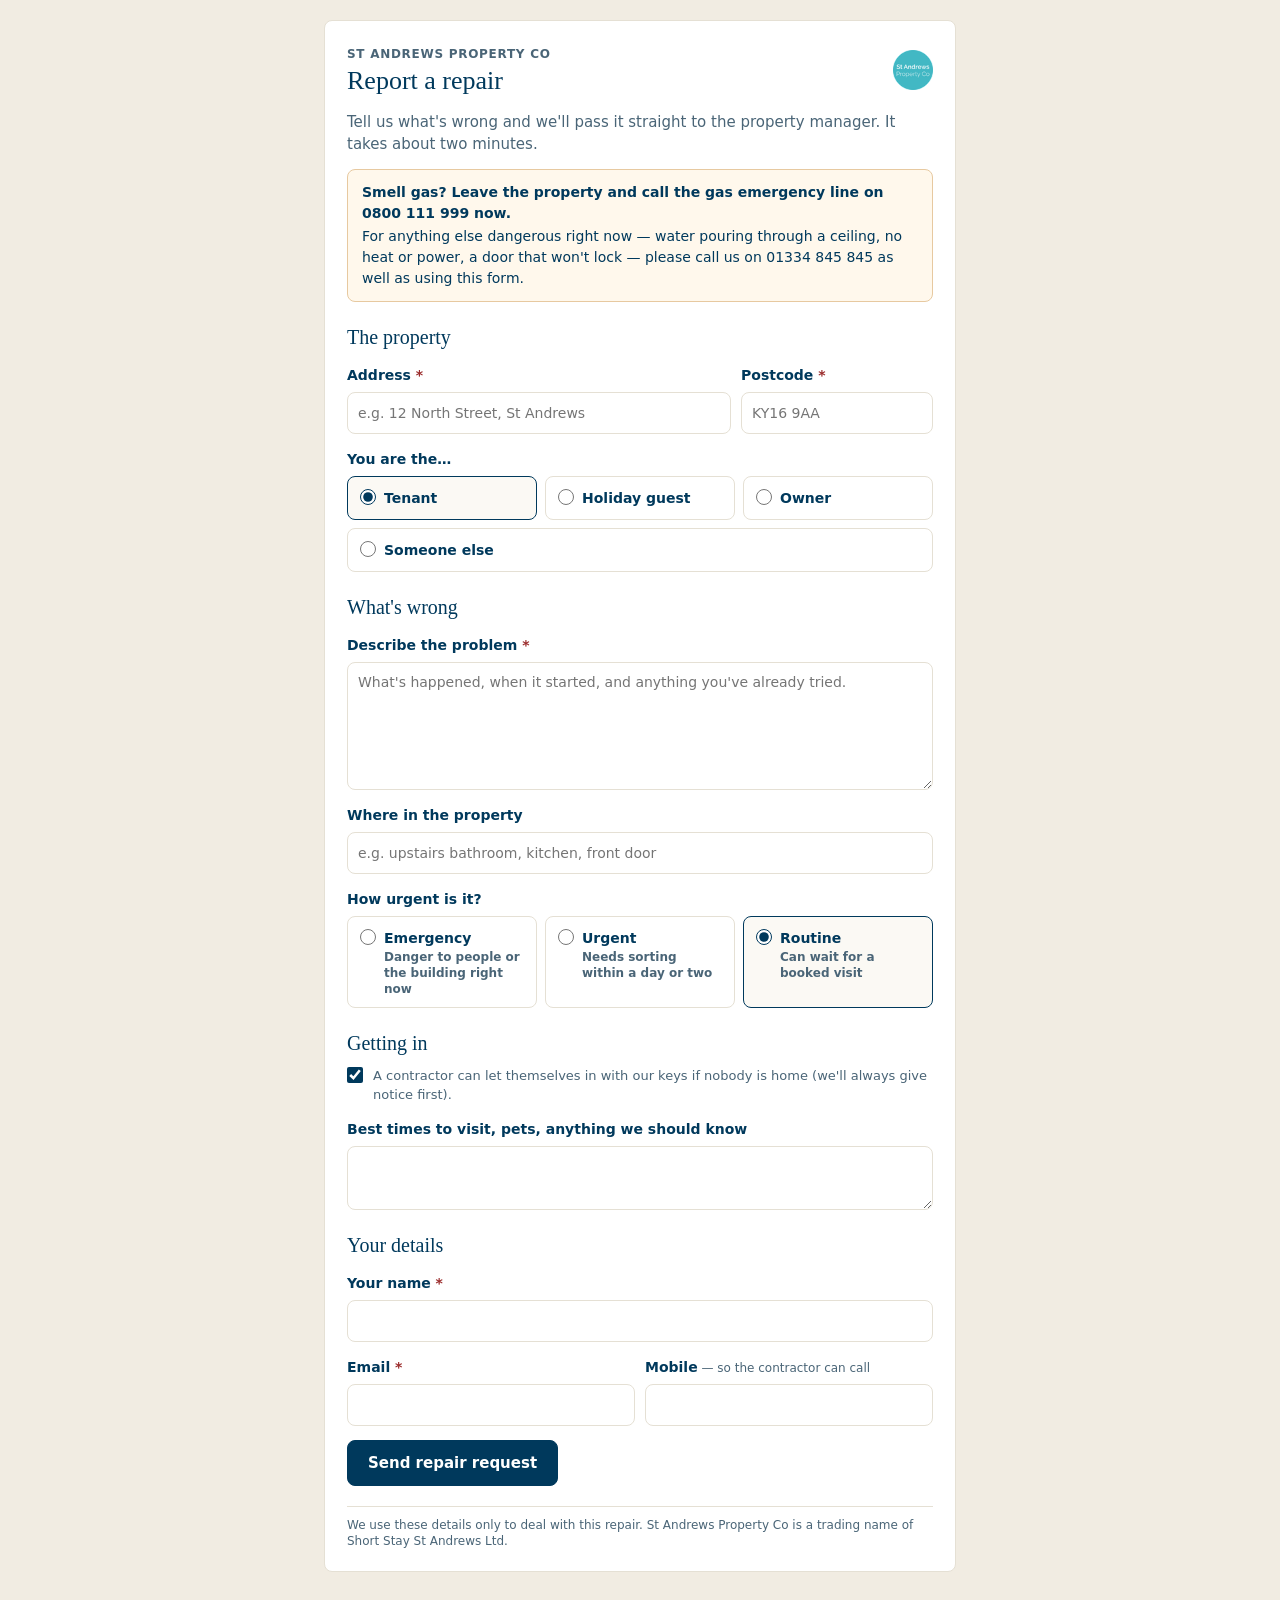
==== repair/index.html @ 8e49a369 "Repair form: tenants, guests and owners report a repair straight into the Suite's Maintenance board " ====
<!doctype html>
<html lang="en-GB">
<head>
<meta charset="utf-8">
<meta name="viewport" content="width=device-width, initial-scale=1">
<meta name="robots" content="noindex, nofollow">
<meta name="referrer" content="no-referrer">
<meta http-equiv="Content-Security-Policy" content="default-src 'self'; script-src 'self'; style-src 'self'; img-src 'self' data:; connect-src https://hooks.zapier.com; form-action 'none'; base-uri 'none'">
<title>Report a repair</title>
<link rel="stylesheet" href="../app.css">
<link rel="stylesheet" href="repair.css">
</head>
<body>
<main id="app" class="wrap" aria-live="polite">
  <div class="card"><p class="muted">Loading the repair form…</p></div>
  <noscript><div class="card"><p>This form needs JavaScript switched on. Please email lettings@standrewsproperty.co.uk or call us on 01334 845 845 to report a repair.</p></div></noscript>
</main>
<script src="repair.js"></script>
</body>
</html>
---- app.css ----
:root{--navy:#00395C;--ink:#00395C;--muted:#4A6577;--line:#E5E0D4;--line2:#EFEAE0;--bg:#F1ECE2;--soft:#FBF9F4;--gold:#C9A227;--ph:#E3DDD0}
*{box-sizing:border-box}
html,body{margin:0}
body{background:var(--bg);color:var(--ink);font:15px/22px system-ui,-apple-system,"Segoe UI",Arial,sans-serif;-webkit-text-size-adjust:100%}
a{color:var(--navy)}a:hover{color:#002438}
.wrap{max-width:660px;margin:0 auto;padding:20px 14px 40px}
.card{background:#fff;border:1px solid var(--line);border-radius:8px;padding:22px 22px;display:flex;flex-direction:column;gap:14px}
.top{display:flex;align-items:center;gap:12px;justify-content:space-between}
.top img{height:40px;width:auto}
.eyebrow{font-size:12px;color:var(--muted);letter-spacing:.06em;text-transform:uppercase;font-weight:700}
h1,h2{font-family:Georgia,"Times New Roman",serif;font-weight:400;margin:0}
h1{font-size:26px;line-height:32px}
h2{font-size:20px;line-height:26px;margin-top:8px}
p{margin:0}
.muted{color:var(--muted)}.small{font-size:13px;line-height:19px}.xs{font-size:12px;line-height:16px}
.list{display:flex;flex-direction:column;border:1px solid var(--line);border-radius:8px}
.row{display:flex;gap:12px;align-items:flex-start;padding:12px 14px;cursor:pointer}
.list>.row+.row,.list>.qrow+.qrow{border-top:1px solid var(--line2)}
.row input[type=checkbox]{width:20px;height:20px;margin:2px 0 0;accent-color:var(--navy);flex:none}
.row .txt{flex:1;min-width:0}
.row .why{display:block;font-size:13px;line-height:19px;color:var(--muted)}
.row .amt{font-weight:600;white-space:nowrap}
.row .tag{font-size:13px;color:var(--muted);white-space:nowrap}
.auto{display:flex;gap:10px;align-items:flex-start;font-size:13px;line-height:19px;color:var(--muted);cursor:pointer;margin-top:-4px}
.auto input{width:16px;height:16px;margin:1px 0 0;accent-color:var(--navy);flex:none}
.qrow{display:flex;flex-direction:column;gap:8px;padding:12px 14px}
.qrow .row{padding:0}
.ev{display:flex;gap:8px;align-items:flex-start;margin-left:32px;flex-wrap:wrap}
.ev blockquote{flex:1 1 220px;margin:0;padding:6px 10px;border-radius:6px;background:var(--soft);border:1px solid var(--line2);font-size:12px;line-height:17px;color:var(--muted)}
.ev blockquote q{font-style:italic;color:var(--ink)}
.ev a,.qrow>a{margin-left:32px;font-size:12px;line-height:16px}
.ev a{margin-left:0}
.tot{background:var(--soft);border:1px solid var(--line);border-radius:8px;padding:14px 16px;display:flex;flex-direction:column;gap:6px;font-size:14px}
.tot div{display:flex;justify-content:space-between;gap:10px}
.tot .grand{border-top:1px solid var(--line);padding-top:6px;font-size:16px;font-weight:700}
.pay{display:flex;flex-direction:column;gap:8px}
.opt{display:flex;gap:10px;align-items:flex-start;padding:12px 14px;border:1px solid var(--line);border-radius:8px;cursor:pointer}
.opt.on{border-color:var(--navy)}
.opt .why{display:block;font-size:13px;line-height:19px;color:var(--muted)}
.indent{margin-left:32px}
.opt input{width:18px;height:18px;margin:2px 0 0;accent-color:var(--navy);flex:none}
.note{padding:12px 14px;border:1px solid var(--line);border-radius:8px;font-size:14px;line-height:21px}
.btns{display:flex;gap:8px;align-items:stretch;width:100%}
.btn{font:inherit;flex:1 1 0;min-width:0;font-weight:600;font-size:13px;line-height:18px;padding:11px 10px;border-radius:8px;border:1px solid #DDD6C8;background:#fff;color:var(--navy);cursor:pointer;text-align:center;text-decoration:none;display:inline-flex;align-items:center;justify-content:center;gap:6px}
.btn.primary{background:var(--navy);border-color:var(--navy);color:#fff}
.btn.report{flex:none;align-self:flex-start;font-size:15px;line-height:20px;padding:12px 20px}
.btn[disabled]{opacity:.6;cursor:default}
.btn svg{flex:none}
.err{color:#9b2c2c;font-size:13px}
.legal{margin-top:6px;border-top:1px solid var(--line);padding-top:10px;font-size:12px;line-height:16px;color:var(--muted)}
.done{display:flex;flex-direction:column;gap:12px}
.spin{width:44px;height:44px;border-radius:50%;border:4px solid var(--line);border-top-color:var(--navy);animation:sp 0.9s linear infinite}@keyframes sp{to{transform:rotate(360deg)}}
.tick{width:44px;height:44px;border-radius:50%;background:var(--navy);display:flex;align-items:center;justify-content:center}
textarea{font:inherit;font-size:14px;width:100%;min-height:64px;padding:8px 10px;border:1px solid var(--line);border-radius:8px;color:var(--ink);resize:vertical}
@media (max-width:520px){.btn.report{align-self:stretch;font-size:15px;padding:12px 16px}.card{padding:18px 14px}h1{font-size:22px;line-height:28px}.btn{font-size:12px;line-height:16px;padding:10px 6px}.btn svg{display:none}}
---- repair/repair.css ----
.fld{display:flex;flex-direction:column;gap:6px}
.fld label,.lbl{font-weight:600;font-size:14px}
.fld .hint{font-size:12px;line-height:16px;color:var(--muted);font-weight:400}
.fld input[type=text],.fld input[type=email],.fld input[type=tel],.fld select{font:inherit;font-size:14px;width:100%;padding:9px 10px;border:1px solid var(--line);border-radius:8px;color:var(--ink);background:#fff}
.fld input:focus,.fld select:focus,textarea:focus{outline:2px solid var(--navy);outline-offset:1px}
.two{display:grid;grid-template-columns:2fr 1fr;gap:10px}
.pair{display:grid;grid-template-columns:1fr 1fr;gap:10px}
.chips{display:flex;flex-wrap:wrap;gap:8px}
.chip{display:flex;gap:8px;align-items:flex-start;padding:10px 12px;border:1px solid var(--line);border-radius:8px;cursor:pointer;flex:1 1 160px}
.chip.on{border-color:var(--navy);background:var(--soft)}
.chip input{width:16px;height:16px;margin:2px 0 0;accent-color:var(--navy);flex:none}
.chip .why{display:block;font-size:12px;line-height:16px;color:var(--muted)}
.warn{padding:12px 14px;border:1px solid #E7C9A0;background:#FFF8EC;border-radius:8px;font-size:14px;line-height:21px}
.warn b{display:block;margin-bottom:2px}
.hp{position:absolute;left:-9999px;width:1px;height:1px;overflow:hidden}
.req{color:#9b2c2c}
@media (max-width:520px){.two,.pair{grid-template-columns:1fr}}
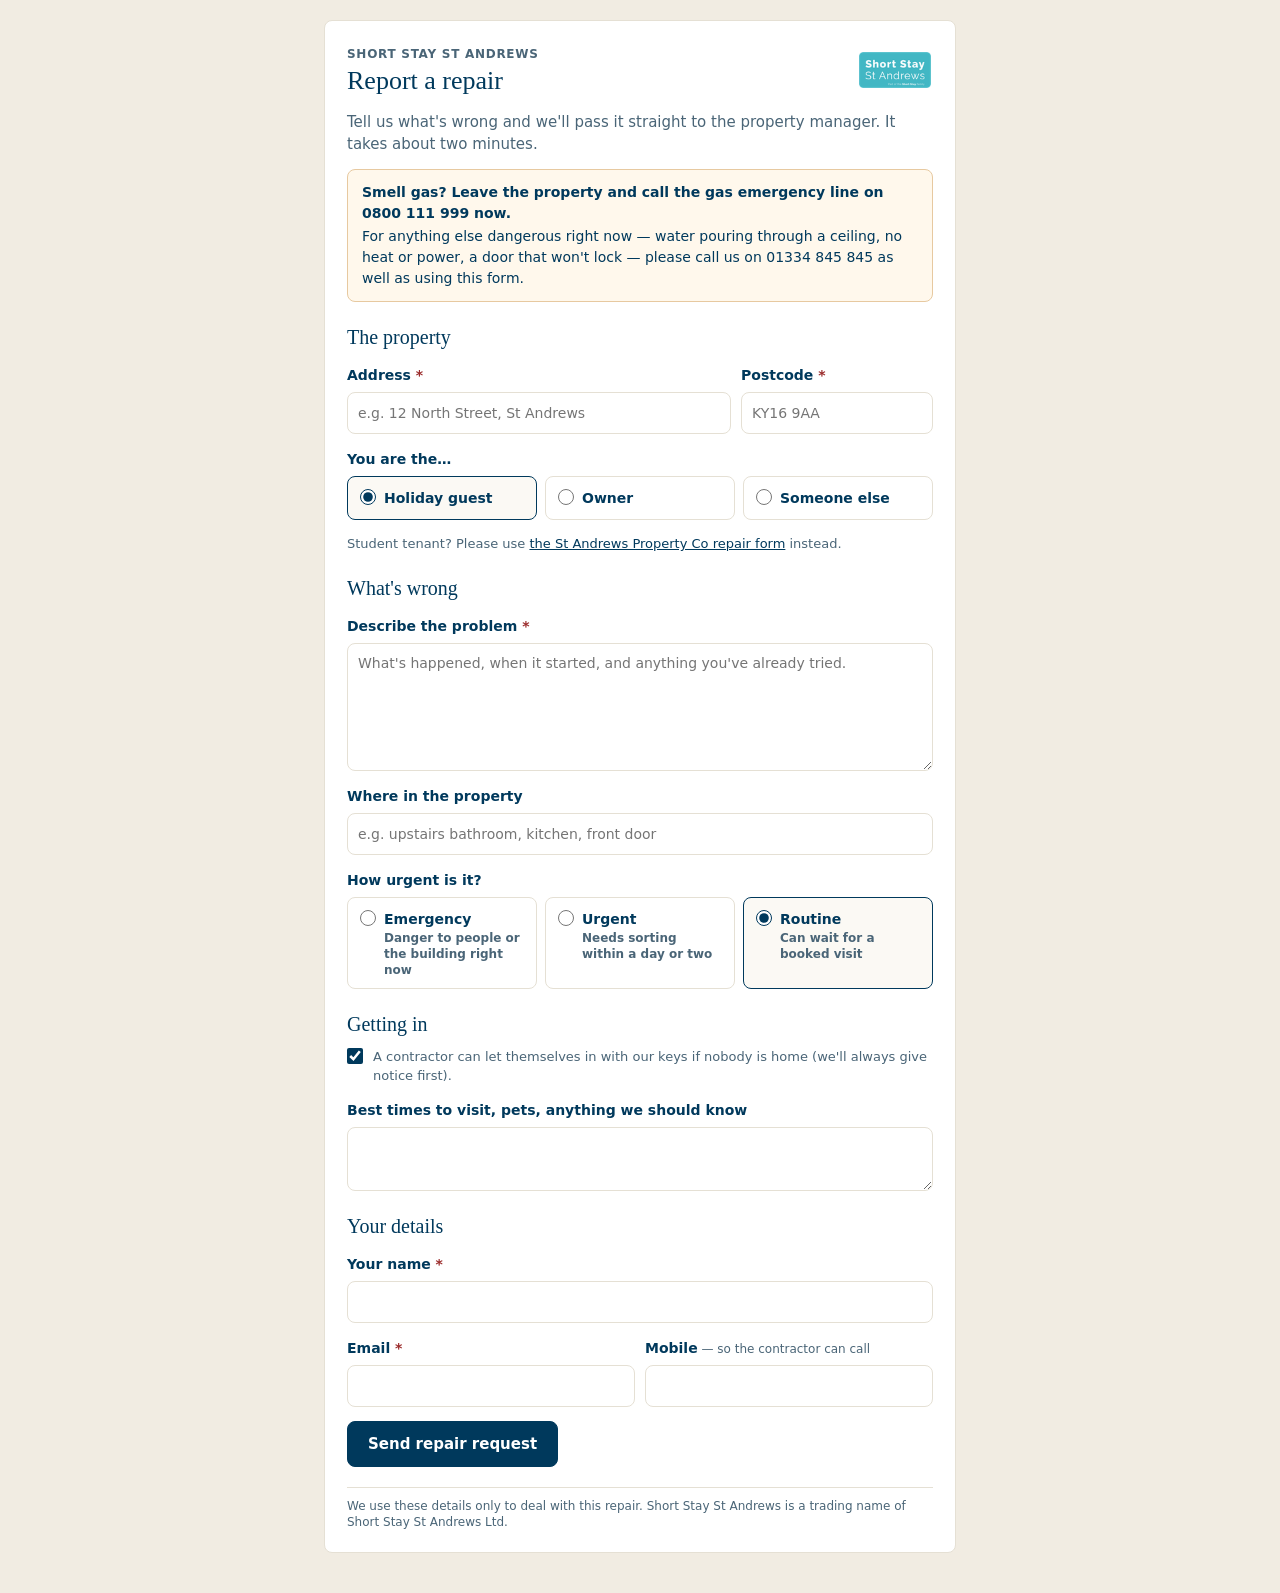
==== commit 6a7ef9f7: "Repair page: holiday guests and owners by default; student tenants go to the St Andrews Property Co " ====
--- a/repair/index.html
+++ b/repair/index.html
@@ -13,7 +13,7 @@
 <body>
 <main id="app" class="wrap" aria-live="polite">
   <div class="card"><p class="muted">Loading the repair form…</p></div>
-  <noscript><div class="card"><p>This form needs JavaScript switched on. Please email lettings@standrewsproperty.co.uk or call us on 01334 845 845 to report a repair.</p></div></noscript>
+  <noscript><div class="card"><p>This form needs JavaScript switched on. Please email clients@shortstay.family or call us on 01334 845 845 to report a repair. Student tenants: standrewsproperty.co.uk/maintenance-request/</p></div></noscript>
 </main>
 <script src="repair.js"></script>
 </body>
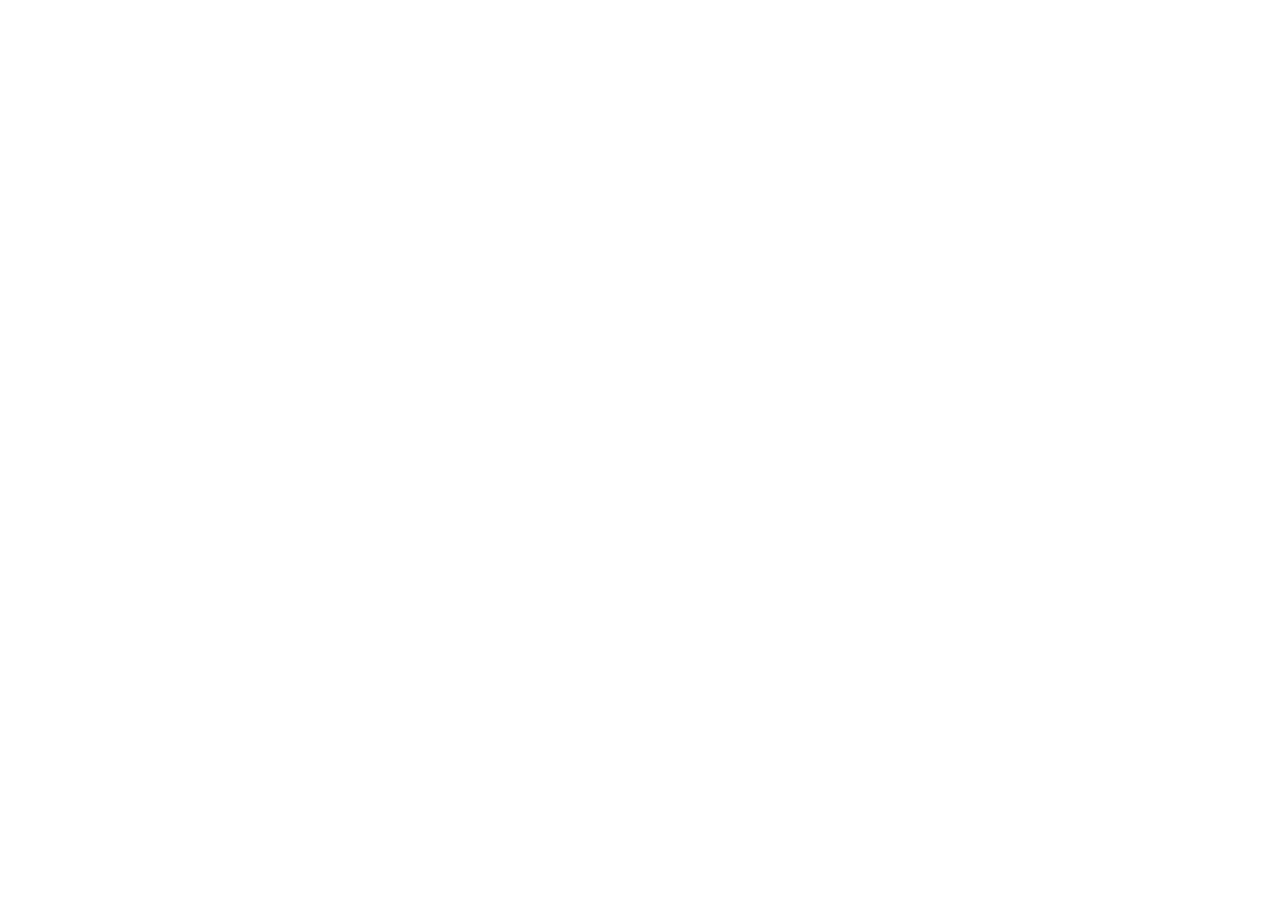
==== commit b69ced9f: "Repair page switched off: redirect to the St Andrews Property Co tenant repair form (PRT tenants onl" ====
--- a/repair/index.html
+++ b/repair/index.html
@@ -4,17 +4,13 @@
 <meta charset="utf-8">
 <meta name="viewport" content="width=device-width, initial-scale=1">
 <meta name="robots" content="noindex, nofollow">
-<meta name="referrer" content="no-referrer">
-<meta http-equiv="Content-Security-Policy" content="default-src 'self'; script-src 'self'; style-src 'self'; img-src 'self' data:; connect-src https://hooks.zapier.com; form-action 'none'; base-uri 'none'">
+<meta http-equiv="Content-Security-Policy" content="default-src 'none'; style-src 'self'; img-src 'self'; base-uri 'none'">
+<meta http-equiv="refresh" content="0; url=https://standrewsproperty.co.uk/maintenance-request/">
 <title>Report a repair</title>
 <link rel="stylesheet" href="../app.css">
-<link rel="stylesheet" href="repair.css">
 </head>
 <body>
-<main id="app" class="wrap" aria-live="polite">
-  <div class="card"><p class="muted">Loading the repair form…</p></div>
-  <noscript><div class="card"><p>This form needs JavaScript switched on. Please email clients@shortstay.family or call us on 01334 845 845 to report a repair. Student tenants: standrewsproperty.co.uk/maintenance-request/</p></div></noscript>
-</main>
-<script src="repair.js"></script>
+<main class="wrap"><div class="card"><h1>Report a repair</h1>
+<p>Tenants of St Andrews Property Co: please use <a href="https://standrewsproperty.co.uk/maintenance-request/">our repair form</a>. Taking you there now…</p></div></main>
 </body>
 </html>
